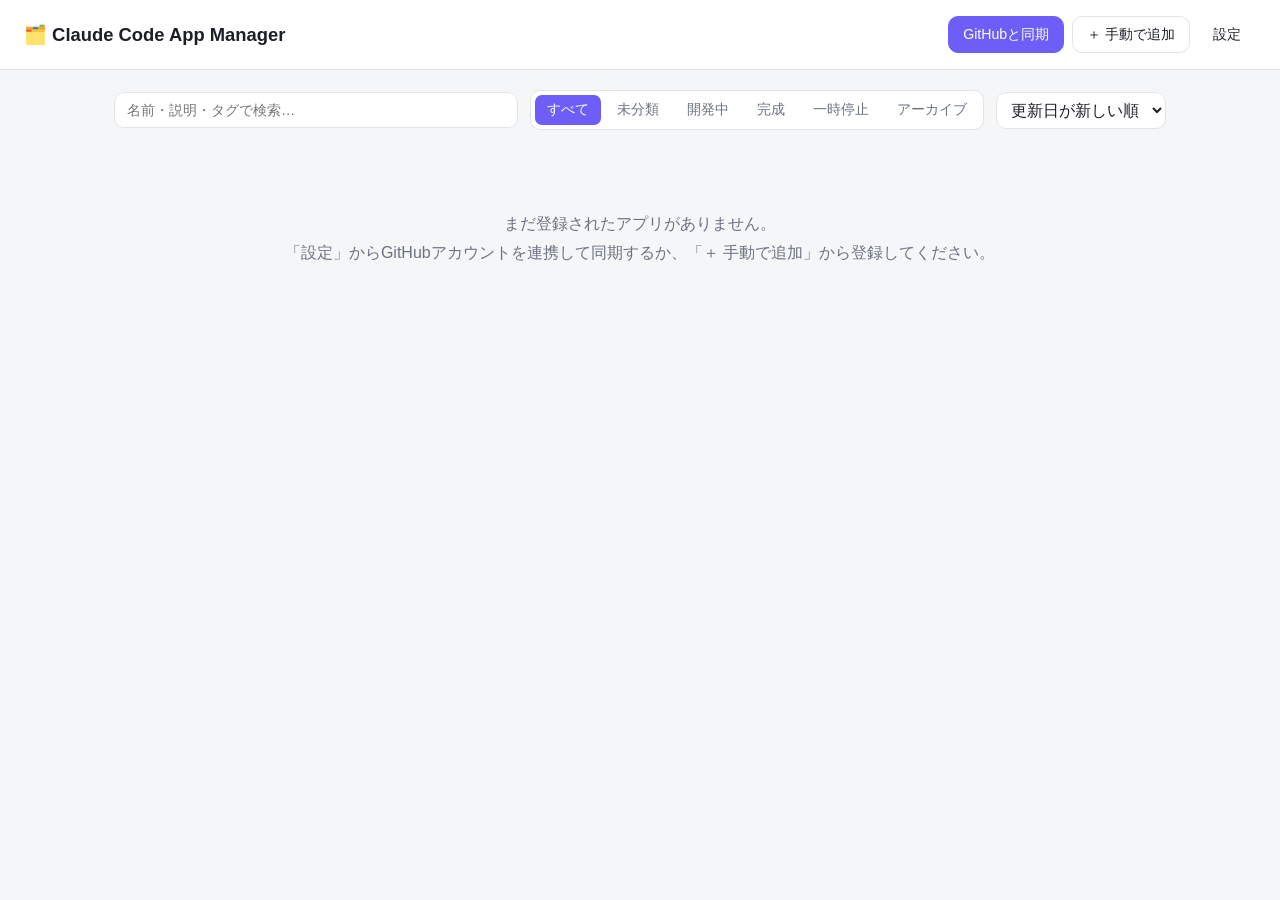
==== index.html @ 37d57264 "Add Claude Code App Manager and GitHub Pages deploy workflow Static, no-build dashboard for tracking" ====
<!doctype html>
<html lang="ja">
<head>
<meta charset="UTF-8">
<meta name="viewport" content="width=device-width, initial-scale=1.0">
<title>Claude Code App Manager</title>
<link rel="stylesheet" href="css/style.css">
</head>
<body>
<header class="topbar">
  <h1>🗂️ Claude Code App Manager</h1>
  <div class="topbar-actions">
    <button id="btn-sync" class="btn btn-primary">GitHubと同期</button>
    <button id="btn-add" class="btn">＋ 手動で追加</button>
    <button id="btn-settings" class="btn btn-ghost">設定</button>
  </div>
</header>

<main>
  <div class="toolbar">
    <input id="search" type="search" placeholder="名前・説明・タグで検索…" />
    <div class="tabs" id="status-tabs">
      <button class="tab active" data-status="all">すべて</button>
      <button class="tab" data-status="unclassified">未分類</button>
      <button class="tab" data-status="in_progress">開発中</button>
      <button class="tab" data-status="completed">完成</button>
      <button class="tab" data-status="paused">一時停止</button>
      <button class="tab" data-status="archived">アーカイブ</button>
    </div>
    <select id="sort">
      <option value="updated_desc">更新日が新しい順</option>
      <option value="updated_asc">更新日が古い順</option>
      <option value="name_asc">名前順</option>
    </select>
  </div>

  <p id="empty-state" class="empty-state hidden">
    まだ登録されたアプリがありません。<br>
    「設定」からGitHubアカウントを連携して同期するか、「＋ 手動で追加」から登録してください。
  </p>

  <div id="app-grid" class="app-grid"></div>
</main>

<!-- Edit / Add modal -->
<dialog id="edit-modal">
  <form id="edit-form" method="dialog">
    <h2 id="edit-modal-title">アプリを追加</h2>
    <input type="hidden" id="f-id">
    <input type="hidden" id="f-source">
    <input type="hidden" id="f-repo-full-name">

    <label>名前
      <input id="f-name" type="text" required>
    </label>

    <label>説明
      <textarea id="f-description" rows="2"></textarea>
    </label>

    <label>ステータス
      <select id="f-status">
        <option value="unclassified">未分類</option>
        <option value="in_progress">開発中</option>
        <option value="completed">完成</option>
        <option value="paused">一時停止</option>
        <option value="archived">アーカイブ</option>
      </select>
    </label>

    <label>URL（リポジトリ / 公開先など）
      <input id="f-url" type="url" placeholder="https://...">
    </label>

    <label>タグ（カンマ区切り）
      <input id="f-tags" type="text" placeholder="claude-code, web, cli">
    </label>

    <label>メモ
      <textarea id="f-notes" rows="3" placeholder="次にやること、気づいたことなど"></textarea>
    </label>

    <div class="modal-actions">
      <button type="button" id="btn-delete" class="btn btn-danger hidden">削除</button>
      <span class="spacer"></span>
      <button type="button" id="btn-cancel" class="btn btn-ghost">キャンセル</button>
      <button type="submit" id="btn-save" class="btn btn-primary">保存</button>
    </div>
  </form>
</dialog>

<!-- Settings modal -->
<dialog id="settings-modal">
  <form id="settings-form" method="dialog">
    <h2>GitHub連携設定</h2>
    <p class="hint">
      GitHubアカウントのリポジトリを自動取得できます。トークンはこのブラウザの localStorage にのみ保存され、
      GitHub API への直接通信にのみ使用されます（サーバーには送信されません）。
      Private リポジトリも同期したい場合は <code>repo</code> 権限（できれば読み取り専用の fine-grained PAT）のトークンを入力してください。
    </p>

    <label>GitHubユーザー名
      <input id="s-username" type="text" placeholder="octocat">
    </label>

    <label>Personal Access Token（任意・Private repoの取得に必要）
      <input id="s-token" type="password" placeholder="ghp_...">
    </label>

    <label class="checkbox-row">
      <input id="s-only-topic" type="checkbox">
      特定のトピック(タグ)が付いたリポジトリのみ同期する
    </label>
    <label>
      トピック名
      <input id="s-topic-name" type="text" placeholder="claude-code" value="claude-code">
    </label>

    <div class="modal-actions">
      <span class="spacer"></span>
      <button type="button" id="btn-export" class="btn btn-ghost">エクスポート</button>
      <button type="button" id="btn-import" class="btn btn-ghost">インポート</button>
      <input type="file" id="import-file" accept="application/json" class="hidden">
      <button type="button" id="btn-settings-cancel" class="btn btn-ghost">閉じる</button>
      <button type="submit" class="btn btn-primary">保存</button>
    </div>
  </form>
</dialog>

<div id="toast" class="toast hidden"></div>

<script src="js/app.js"></script>
</body>
</html>
---- css/style.css ----
:root {
  --bg: #f5f6f8;
  --surface: #ffffff;
  --border: #e2e4e9;
  --text: #1c1f26;
  --text-muted: #6b7280;
  --accent: #6d5ef8;
  --accent-contrast: #ffffff;
  --danger: #e5484d;
  --radius: 10px;

  --status-unclassified: #9aa1ac;
  --status-in_progress: #f5a623;
  --status-completed: #2fb670;
  --status-paused: #4a90d9;
  --status-archived: #b0b3ba;
}

@media (prefers-color-scheme: dark) {
  :root {
    --bg: #14161c;
    --surface: #1d2028;
    --border: #2c303a;
    --text: #eceef2;
    --text-muted: #9aa1ac;
    --accent: #8a7bff;
    --accent-contrast: #14161c;
  }
}

* { box-sizing: border-box; }

body {
  margin: 0;
  font-family: -apple-system, BlinkMacSystemFont, "Segoe UI", "Hiragino Sans", "Noto Sans JP", sans-serif;
  background: var(--bg);
  color: var(--text);
}

.topbar {
  display: flex;
  align-items: center;
  justify-content: space-between;
  padding: 16px 24px;
  border-bottom: 1px solid var(--border);
  background: var(--surface);
  position: sticky;
  top: 0;
  z-index: 5;
}

.topbar h1 {
  font-size: 1.15rem;
  margin: 0;
}

.topbar-actions { display: flex; gap: 8px; }

main {
  max-width: 1100px;
  margin: 0 auto;
  padding: 20px 24px 64px;
}

.toolbar {
  display: flex;
  flex-wrap: wrap;
  gap: 12px;
  align-items: center;
  margin-bottom: 20px;
}

#search {
  flex: 1 1 220px;
  padding: 9px 12px;
  border-radius: var(--radius);
  border: 1px solid var(--border);
  background: var(--surface);
  color: var(--text);
  font-size: 0.9rem;
}

.tabs {
  display: flex;
  flex-wrap: wrap;
  gap: 4px;
  background: var(--surface);
  border: 1px solid var(--border);
  border-radius: var(--radius);
  padding: 4px;
}

.tab {
  border: none;
  background: transparent;
  color: var(--text-muted);
  padding: 6px 12px;
  border-radius: 7px;
  cursor: pointer;
  font-size: 0.85rem;
}

.tab.active {
  background: var(--accent);
  color: var(--accent-contrast);
}

#sort {
  padding: 8px 10px;
  border-radius: var(--radius);
  border: 1px solid var(--border);
  background: var(--surface);
  color: var(--text);
}

.btn {
  border: 1px solid var(--border);
  background: var(--surface);
  color: var(--text);
  padding: 8px 14px;
  border-radius: var(--radius);
  cursor: pointer;
  font-size: 0.88rem;
}
.btn:hover { border-color: var(--accent); }
.btn-primary { background: var(--accent); color: var(--accent-contrast); border-color: var(--accent); }
.btn-ghost { background: transparent; border-color: transparent; }
.btn-danger { background: transparent; color: var(--danger); border-color: var(--danger); }

.app-grid {
  display: grid;
  grid-template-columns: repeat(auto-fill, minmax(280px, 1fr));
  gap: 14px;
}

.app-card {
  background: var(--surface);
  border: 1px solid var(--border);
  border-radius: 12px;
  padding: 16px;
  display: flex;
  flex-direction: column;
  gap: 8px;
  cursor: pointer;
  transition: transform 0.08s ease, border-color 0.08s ease;
}
.app-card:hover { border-color: var(--accent); transform: translateY(-1px); }

.app-card-head {
  display: flex;
  justify-content: space-between;
  align-items: flex-start;
  gap: 8px;
}

.app-name {
  font-weight: 600;
  font-size: 1rem;
  word-break: break-word;
}

.badge {
  font-size: 0.72rem;
  padding: 3px 9px;
  border-radius: 999px;
  color: white;
  white-space: nowrap;
  flex-shrink: 0;
}
.badge-unclassified { background: var(--status-unclassified); }
.badge-in_progress { background: var(--status-in_progress); }
.badge-completed { background: var(--status-completed); }
.badge-paused { background: var(--status-paused); }
.badge-archived { background: var(--status-archived); }

.app-desc {
  font-size: 0.85rem;
  color: var(--text-muted);
  overflow: hidden;
  display: -webkit-box;
  -webkit-line-clamp: 2;
  -webkit-box-orient: vertical;
  min-height: 2.4em;
}

.app-tags {
  display: flex;
  flex-wrap: wrap;
  gap: 5px;
}
.tag-chip {
  font-size: 0.72rem;
  background: var(--bg);
  border: 1px solid var(--border);
  color: var(--text-muted);
  padding: 2px 8px;
  border-radius: 999px;
}

.app-card-foot {
  display: flex;
  justify-content: space-between;
  align-items: center;
  font-size: 0.75rem;
  color: var(--text-muted);
  margin-top: auto;
  padding-top: 6px;
}

.app-card-foot a {
  color: var(--accent);
  text-decoration: none;
}

.source-github::before { content: "GitHub · "; }

.empty-state {
  text-align: center;
  color: var(--text-muted);
  padding: 60px 20px;
  line-height: 1.8;
}
.hidden { display: none !important; }

dialog {
  border: none;
  border-radius: 14px;
  padding: 0;
  background: var(--surface);
  color: var(--text);
  width: min(520px, 92vw);
}
dialog::backdrop { background: rgba(0,0,0,0.4); }

#edit-form, #settings-form {
  padding: 22px 24px;
  display: flex;
  flex-direction: column;
  gap: 12px;
}

#edit-form h2, #settings-form h2 { margin: 0 0 4px; font-size: 1.05rem; }

label {
  display: flex;
  flex-direction: column;
  gap: 4px;
  font-size: 0.82rem;
  color: var(--text-muted);
}

label.checkbox-row {
  flex-direction: row;
  align-items: center;
  gap: 8px;
}
label.checkbox-row input { width: auto; }

input, textarea, select {
  font: inherit;
  padding: 8px 10px;
  border-radius: 8px;
  border: 1px solid var(--border);
  background: var(--bg);
  color: var(--text);
}

.hint {
  font-size: 0.78rem;
  color: var(--text-muted);
  line-height: 1.6;
  margin: 0;
}

.modal-actions {
  display: flex;
  align-items: center;
  gap: 8px;
  margin-top: 8px;
}
.spacer { flex: 1; }

.toast {
  position: fixed;
  bottom: 24px;
  left: 50%;
  transform: translateX(-50%);
  background: var(--text);
  color: var(--bg);
  padding: 10px 18px;
  border-radius: 999px;
  font-size: 0.85rem;
  z-index: 20;
}
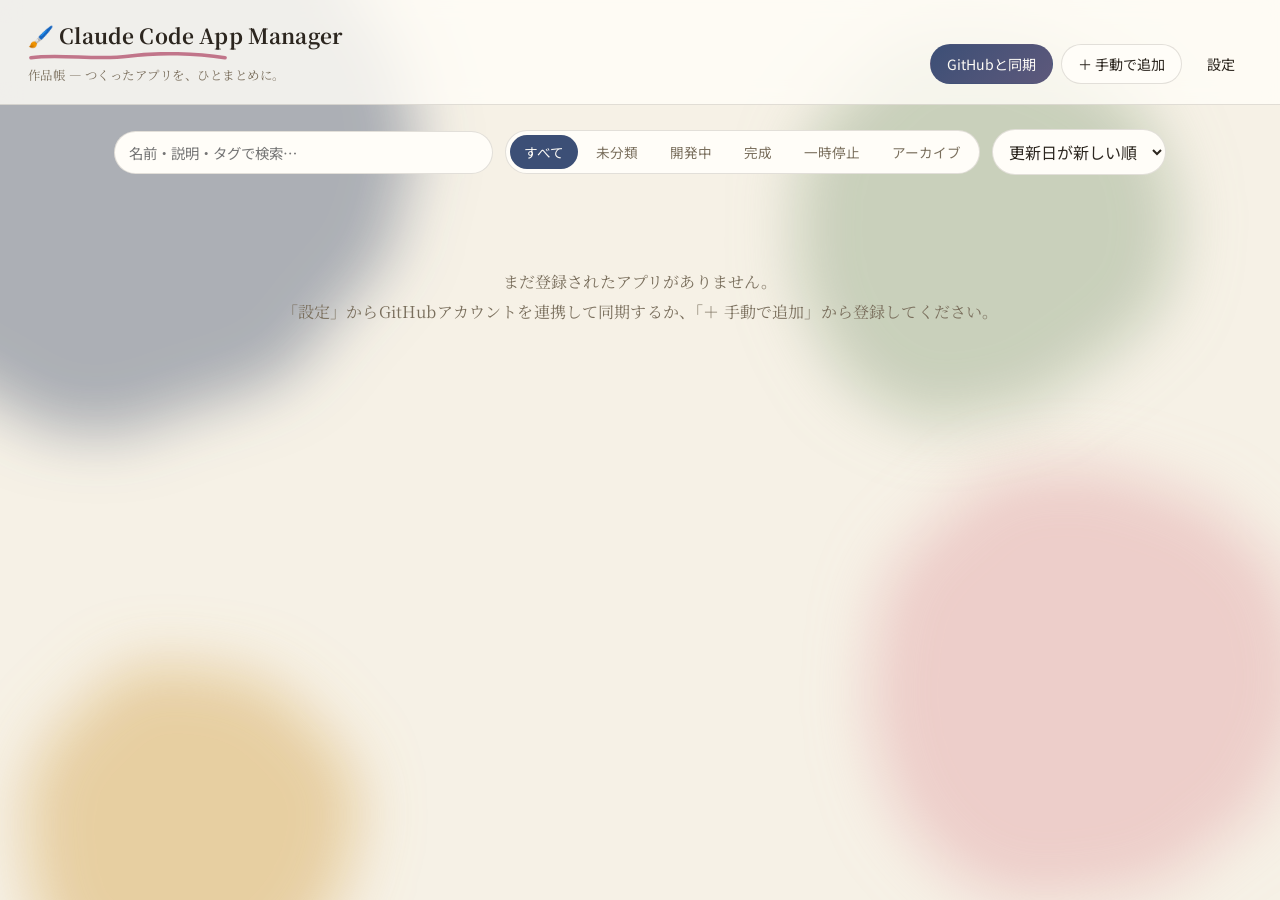
==== commit 401ffabc: "Redesign UI with a Japanese watercolor (和風水彩) theme Replace the flat purple UI with an indigo/sakura" ====
--- a/index.html
+++ b/index.html
@@ -4,12 +4,44 @@
 <meta charset="UTF-8">
 <meta name="viewport" content="width=device-width, initial-scale=1.0">
 <title>Claude Code App Manager</title>
+<meta name="theme-color" content="#3c4f76">
+<meta name="description" content="Claude Codeで作ったアプリ(作成中も含む)をまとめて確認できるダッシュボード">
+<link rel="manifest" href="manifest.webmanifest">
+<link rel="icon" href="icons/favicon.svg" type="image/svg+xml">
+<link rel="apple-touch-icon" href="icons/apple-touch-icon.png">
+<meta name="apple-mobile-web-app-capable" content="yes">
+<meta name="apple-mobile-web-app-title" content="App Manager">
+<link rel="preconnect" href="https://fonts.googleapis.com">
+<link rel="preconnect" href="https://fonts.gstatic.com" crossorigin>
+<link href="https://fonts.googleapis.com/css2?family=Noto+Serif+JP:wght@500;700&family=Noto+Sans+JP:wght@400;500;700&display=swap" rel="stylesheet">
 <link rel="stylesheet" href="css/style.css">
 </head>
 <body>
+
+<svg width="0" height="0" style="position:absolute" aria-hidden="true">
+  <filter id="watercolor-edge" x="-30%" y="-30%" width="160%" height="160%">
+    <feTurbulence type="fractalNoise" baseFrequency="0.012 0.018" numOctaves="2" seed="7" result="noise"/>
+    <feDisplacementMap in="SourceGraphic" in2="noise" scale="28" xChannelSelector="R" yChannelSelector="G"/>
+  </filter>
+</svg>
+
+<div class="watercolor-bg" aria-hidden="true">
+  <div class="blob blob-indigo blob-1"></div>
+  <div class="blob blob-sakura blob-2"></div>
+  <div class="blob blob-matcha blob-3"></div>
+  <div class="blob blob-gold blob-4"></div>
+</div>
+
 <header class="topbar">
-  <h1>🗂️ Claude Code App Manager</h1>
+  <div class="brand">
+    <h1>🖌️ Claude Code App Manager</h1>
+    <svg class="brush-underline" viewBox="0 0 260 14" preserveAspectRatio="none" aria-hidden="true">
+      <path d="M4 8 C 40 2, 90 12, 130 6 S 220 2, 256 8" />
+    </svg>
+    <p class="tagline">作品帳 ― つくったアプリを、ひとまとめに。</p>
+  </div>
   <div class="topbar-actions">
+    <button id="btn-install" class="btn btn-primary hidden">📲 インストール</button>
     <button id="btn-sync" class="btn btn-primary">GitHubと同期</button>
     <button id="btn-add" class="btn">＋ 手動で追加</button>
     <button id="btn-settings" class="btn btn-ghost">設定</button>
--- a/css/style.css
+++ b/css/style.css
@@ -1,30 +1,45 @@
 :root {
-  --bg: #f5f6f8;
-  --surface: #ffffff;
-  --border: #e2e4e9;
-  --text: #1c1f26;
-  --text-muted: #6b7280;
-  --accent: #6d5ef8;
-  --accent-contrast: #ffffff;
-  --danger: #e5484d;
-  --radius: 10px;
-
-  --status-unclassified: #9aa1ac;
-  --status-in_progress: #f5a623;
-  --status-completed: #2fb670;
-  --status-paused: #4a90d9;
-  --status-archived: #b0b3ba;
+  --bg: #f6f1e6;
+  --surface: rgba(255, 253, 247, 0.82);
+  --surface-solid: #fffdf8;
+  --border: rgba(52, 43, 32, 0.14);
+  --text: #2c261f;
+  --text-muted: #7a6f5d;
+  --accent: #3c4f76;
+  --accent-2: #c1758a;
+  --accent-contrast: #fdfbf6;
+  --danger: #ab4438;
+  --radius: 16px;
+  --shadow: 0 10px 30px -12px rgba(44, 38, 30, 0.28);
+
+  --status-unclassified: #9c9284;
+  --status-in_progress: #c98a3e;
+  --status-completed: #6f8f5b;
+  --status-paused: #4a6fa5;
+  --status-archived: #b6ab99;
+
+  --blob-indigo: #3c4f76;
+  --blob-sakura: #e8a2b0;
+  --blob-matcha: #8ba888;
+  --blob-gold: #d9a441;
+
+  --font-heading: "Noto Serif JP", "Hiragino Mincho ProN", serif;
+  --font-body: "Noto Sans JP", -apple-system, BlinkMacSystemFont, "Hiragino Sans", sans-serif;
 }
 
 @media (prefers-color-scheme: dark) {
   :root {
-    --bg: #14161c;
-    --surface: #1d2028;
-    --border: #2c303a;
-    --text: #eceef2;
-    --text-muted: #9aa1ac;
-    --accent: #8a7bff;
-    --accent-contrast: #14161c;
+    --bg: #1c1d24;
+    --surface: rgba(40, 41, 51, 0.78);
+    --surface-solid: #26272f;
+    --border: rgba(255, 255, 255, 0.1);
+    --text: #ece7da;
+    --text-muted: #a89f8d;
+    --accent: #9db1e0;
+    --accent-2: #eab6c4;
+    --accent-contrast: #1c1d24;
+    --danger: #e2897d;
+    --shadow: 0 10px 30px -10px rgba(0, 0, 0, 0.55);
   }
 }
 
@@ -32,34 +47,109 @@
 
 body {
   margin: 0;
-  font-family: -apple-system, BlinkMacSystemFont, "Segoe UI", "Hiragino Sans", "Noto Sans JP", sans-serif;
+  font-family: var(--font-body);
   background: var(--bg);
   color: var(--text);
-}
+  letter-spacing: 0.01em;
+}
+
+/* ---------- watercolor background ---------- */
+
+.watercolor-bg {
+  position: fixed;
+  inset: 0;
+  z-index: -1;
+  overflow: hidden;
+  background: var(--bg);
+}
+
+.blob {
+  position: absolute;
+  border-radius: 45% 55% 60% 40% / 50% 45% 55% 50%;
+  filter: url(#watercolor-edge) blur(30px);
+  opacity: 0.4;
+  mix-blend-mode: multiply;
+  animation: drift ease-in-out infinite alternate;
+}
+
+@media (prefers-color-scheme: dark) {
+  .blob { mix-blend-mode: screen; opacity: 0.22; }
+}
+
+.blob-1 { width: 42vw; height: 42vw; top: -12%; left: -10%; background: var(--blob-indigo); animation-duration: 48s; }
+.blob-2 { width: 34vw; height: 34vw; top: 52%; left: 68%; background: var(--blob-sakura); animation-duration: 40s; animation-delay: -6s; }
+.blob-3 { width: 30vw; height: 30vw; top: 4%; left: 62%; background: var(--blob-matcha); animation-duration: 55s; animation-delay: -22s; }
+.blob-4 { width: 26vw; height: 26vw; top: 74%; left: 2%; background: var(--blob-gold); animation-duration: 36s; animation-delay: -12s; }
+
+@keyframes drift {
+  0% { transform: translate(0, 0) scale(1) rotate(0deg); }
+  50% { transform: translate(4%, -3%) scale(1.1) rotate(6deg); }
+  100% { transform: translate(-3%, 4%) scale(0.94) rotate(-4deg); }
+}
+
+@media (prefers-reduced-motion: reduce) {
+  .blob { animation: none; }
+}
+
+/* ---------- layout ---------- */
 
 .topbar {
   display: flex;
-  align-items: center;
+  align-items: flex-end;
   justify-content: space-between;
-  padding: 16px 24px;
+  gap: 16px;
+  padding: 20px 28px;
   border-bottom: 1px solid var(--border);
   background: var(--surface);
+  backdrop-filter: blur(10px);
   position: sticky;
   top: 0;
   z-index: 5;
-}
-
-.topbar h1 {
-  font-size: 1.15rem;
+  flex-wrap: wrap;
+}
+
+.brand h1 {
+  font-family: var(--font-heading);
+  font-weight: 700;
+  font-size: 1.3rem;
   margin: 0;
-}
-
-.topbar-actions { display: flex; gap: 8px; }
+  color: var(--text);
+}
+
+.brush-underline {
+  display: block;
+  width: 200px;
+  max-width: 60vw;
+  height: 10px;
+  margin: 2px 0 4px;
+}
+.brush-underline path {
+  fill: none;
+  stroke: var(--accent-2);
+  stroke-width: 5;
+  stroke-linecap: round;
+  stroke-dasharray: 300;
+  stroke-dashoffset: 300;
+  animation: draw-brush 1.2s cubic-bezier(0.22, 1, 0.36, 1) 0.2s forwards;
+}
+@keyframes draw-brush {
+  to { stroke-dashoffset: 0; }
+}
+
+.tagline {
+  margin: 0;
+  font-family: var(--font-heading);
+  font-size: 0.78rem;
+  color: var(--text-muted);
+  letter-spacing: 0.04em;
+}
+
+.topbar-actions { display: flex; gap: 8px; flex-wrap: wrap; }
 
 main {
   max-width: 1100px;
   margin: 0 auto;
-  padding: 20px 24px 64px;
+  padding: 24px 24px 64px;
 }
 
 .toolbar {
@@ -67,26 +157,28 @@
   flex-wrap: wrap;
   gap: 12px;
   align-items: center;
-  margin-bottom: 20px;
+  margin-bottom: 22px;
 }
 
 #search {
   flex: 1 1 220px;
-  padding: 9px 12px;
-  border-radius: var(--radius);
-  border: 1px solid var(--border);
-  background: var(--surface);
+  padding: 10px 14px;
+  border-radius: 999px;
+  border: 1px solid var(--border);
+  background: var(--surface-solid);
   color: var(--text);
   font-size: 0.9rem;
-}
+  font-family: var(--font-body);
+}
+#search:focus { outline: none; border-color: var(--accent-2); box-shadow: 0 0 0 3px rgba(193, 117, 138, 0.18); }
 
 .tabs {
   display: flex;
   flex-wrap: wrap;
   gap: 4px;
-  background: var(--surface);
-  border: 1px solid var(--border);
-  border-radius: var(--radius);
+  background: var(--surface-solid);
+  border: 1px solid var(--border);
+  border-radius: 999px;
   padding: 4px;
 }
 
@@ -94,57 +186,112 @@
   border: none;
   background: transparent;
   color: var(--text-muted);
-  padding: 6px 12px;
-  border-radius: 7px;
+  padding: 7px 14px;
+  border-radius: 999px;
   cursor: pointer;
   font-size: 0.85rem;
-}
-
+  font-family: var(--font-body);
+  transition: background 0.2s ease, color 0.2s ease;
+}
+.tab:hover { color: var(--text); }
 .tab.active {
   background: var(--accent);
   color: var(--accent-contrast);
 }
 
 #sort {
-  padding: 8px 10px;
-  border-radius: var(--radius);
-  border: 1px solid var(--border);
-  background: var(--surface);
-  color: var(--text);
-}
+  padding: 9px 12px;
+  border-radius: 999px;
+  border: 1px solid var(--border);
+  background: var(--surface-solid);
+  color: var(--text);
+  font-family: var(--font-body);
+}
+
+/* ---------- buttons (ink wash) ---------- */
 
 .btn {
-  border: 1px solid var(--border);
-  background: var(--surface);
-  color: var(--text);
-  padding: 8px 14px;
-  border-radius: var(--radius);
+  position: relative;
+  overflow: hidden;
+  border: 1px solid var(--border);
+  background: var(--surface-solid);
+  color: var(--text);
+  padding: 9px 16px;
+  border-radius: 999px;
   cursor: pointer;
   font-size: 0.88rem;
-}
-.btn:hover { border-color: var(--accent); }
-.btn-primary { background: var(--accent); color: var(--accent-contrast); border-color: var(--accent); }
+  font-family: var(--font-body);
+  transition: border-color 0.2s ease, transform 0.15s ease, box-shadow 0.2s ease;
+}
+.btn:hover { border-color: var(--accent-2); box-shadow: var(--shadow); transform: translateY(-1px); }
+.btn:active { transform: translateY(0); }
+
+.btn-primary {
+  background: linear-gradient(135deg, var(--accent), color-mix(in srgb, var(--accent) 75%, var(--accent-2)));
+  color: var(--accent-contrast);
+  border-color: transparent;
+}
 .btn-ghost { background: transparent; border-color: transparent; }
 .btn-danger { background: transparent; color: var(--danger); border-color: var(--danger); }
+
+.btn .ripple {
+  position: absolute;
+  border-radius: 50%;
+  background: radial-gradient(circle, rgba(255, 255, 255, 0.55) 0%, rgba(255, 255, 255, 0) 70%);
+  transform: scale(0);
+  animation: ripple-anim 0.6s ease-out forwards;
+  pointer-events: none;
+}
+@keyframes ripple-anim {
+  to { transform: scale(2.6); opacity: 0; }
+}
+
+/* ---------- cards ---------- */
 
 .app-grid {
   display: grid;
   grid-template-columns: repeat(auto-fill, minmax(280px, 1fr));
-  gap: 14px;
+  gap: 16px;
 }
 
 .app-card {
+  position: relative;
   background: var(--surface);
-  border: 1px solid var(--border);
-  border-radius: 12px;
-  padding: 16px;
+  backdrop-filter: blur(6px);
+  border: 1px solid var(--border);
+  border-radius: var(--radius);
+  padding: 18px 18px 16px;
   display: flex;
   flex-direction: column;
-  gap: 8px;
+  gap: 9px;
   cursor: pointer;
-  transition: transform 0.08s ease, border-color 0.08s ease;
-}
-.app-card:hover { border-color: var(--accent); transform: translateY(-1px); }
+  overflow: hidden;
+  box-shadow: 0 4px 18px -10px rgba(44, 38, 30, 0.25);
+  transition: transform 0.2s ease, box-shadow 0.2s ease, border-color 0.2s ease;
+  animation: card-in 0.5s cubic-bezier(0.22, 1, 0.36, 1) both;
+  animation-delay: calc(min(var(--i, 0), 10) * 45ms);
+}
+.app-card::before {
+  content: "";
+  position: absolute;
+  top: 0; left: 0; right: 0;
+  height: 4px;
+  background: var(--card-accent, var(--accent));
+  opacity: 0.85;
+}
+.app-card:hover {
+  border-color: var(--accent-2);
+  transform: translateY(-2px) rotate(-0.15deg);
+  box-shadow: var(--shadow);
+}
+
+@keyframes card-in {
+  from { opacity: 0; transform: translateY(10px); }
+  to { opacity: 1; transform: translateY(0); }
+}
+@media (prefers-reduced-motion: reduce) {
+  .app-card { animation: none; }
+}
 
 .app-card-head {
   display: flex;
@@ -154,27 +301,34 @@
 }
 
 .app-name {
-  font-weight: 600;
-  font-size: 1rem;
+  font-family: var(--font-heading);
+  font-weight: 700;
+  font-size: 1.02rem;
   word-break: break-word;
 }
 
+/* hanko-style status seal */
 .badge {
+  font-family: var(--font-heading);
   font-size: 0.72rem;
-  padding: 3px 9px;
-  border-radius: 999px;
-  color: white;
+  font-weight: 700;
+  padding: 4px 11px;
+  border-radius: 999px;
+  border: 1.5px solid currentColor;
+  background: color-mix(in srgb, currentColor 12%, transparent);
   white-space: nowrap;
   flex-shrink: 0;
-}
-.badge-unclassified { background: var(--status-unclassified); }
-.badge-in_progress { background: var(--status-in_progress); }
-.badge-completed { background: var(--status-completed); }
-.badge-paused { background: var(--status-paused); }
-.badge-archived { background: var(--status-archived); }
+  transform: rotate(-3deg);
+  letter-spacing: 0.03em;
+}
+.badge-unclassified { color: var(--status-unclassified); }
+.badge-in_progress { color: var(--status-in_progress); }
+.badge-completed { color: var(--status-completed); }
+.badge-paused { color: var(--status-paused); }
+.badge-archived { color: var(--status-archived); }
 
 .app-desc {
-  font-size: 0.85rem;
+  font-size: 0.86rem;
   color: var(--text-muted);
   overflow: hidden;
   display: -webkit-box;
@@ -193,7 +347,7 @@
   background: var(--bg);
   border: 1px solid var(--border);
   color: var(--text-muted);
-  padding: 2px 8px;
+  padding: 2px 9px;
   border-radius: 999px;
 }
 
@@ -208,38 +362,50 @@
 }
 
 .app-card-foot a {
-  color: var(--accent);
+  color: var(--accent-2);
   text-decoration: none;
-}
+  font-weight: 500;
+}
+.app-card-foot a:hover { text-decoration: underline; }
 
 .source-github::before { content: "GitHub · "; }
 
 .empty-state {
   text-align: center;
   color: var(--text-muted);
-  padding: 60px 20px;
-  line-height: 1.8;
+  padding: 70px 20px;
+  line-height: 1.9;
+  font-family: var(--font-heading);
 }
 .hidden { display: none !important; }
+
+/* ---------- modals ---------- */
 
 dialog {
   border: none;
-  border-radius: 14px;
+  border-radius: 20px;
   padding: 0;
-  background: var(--surface);
+  background: var(--surface-solid);
   color: var(--text);
   width: min(520px, 92vw);
-}
-dialog::backdrop { background: rgba(0,0,0,0.4); }
+  box-shadow: var(--shadow);
+}
+dialog::backdrop { background: rgba(28, 24, 18, 0.45); backdrop-filter: blur(2px); }
 
 #edit-form, #settings-form {
-  padding: 22px 24px;
+  padding: 26px 26px 22px;
   display: flex;
   flex-direction: column;
-  gap: 12px;
-}
-
-#edit-form h2, #settings-form h2 { margin: 0 0 4px; font-size: 1.05rem; }
+  gap: 13px;
+}
+
+#edit-form h2, #settings-form h2 {
+  margin: 0 0 6px;
+  font-family: var(--font-heading);
+  font-size: 1.1rem;
+  padding-bottom: 10px;
+  border-bottom: 2px solid var(--border);
+}
 
 label {
   display: flex;
@@ -247,6 +413,7 @@
   gap: 4px;
   font-size: 0.82rem;
   color: var(--text-muted);
+  font-family: var(--font-body);
 }
 
 label.checkbox-row {
@@ -258,17 +425,23 @@
 
 input, textarea, select {
   font: inherit;
-  padding: 8px 10px;
-  border-radius: 8px;
+  padding: 9px 12px;
+  border-radius: 10px;
   border: 1px solid var(--border);
   background: var(--bg);
   color: var(--text);
+  font-family: var(--font-body);
+}
+input:focus, textarea:focus, select:focus {
+  outline: none;
+  border-color: var(--accent-2);
+  box-shadow: 0 0 0 3px rgba(193, 117, 138, 0.18);
 }
 
 .hint {
   font-size: 0.78rem;
   color: var(--text-muted);
-  line-height: 1.6;
+  line-height: 1.7;
   margin: 0;
 }
 
@@ -277,18 +450,26 @@
   align-items: center;
   gap: 8px;
   margin-top: 8px;
+  flex-wrap: wrap;
 }
 .spacer { flex: 1; }
 
 .toast {
   position: fixed;
-  bottom: 24px;
+  bottom: 26px;
   left: 50%;
   transform: translateX(-50%);
-  background: var(--text);
-  color: var(--bg);
-  padding: 10px 18px;
+  background: var(--accent);
+  color: var(--accent-contrast);
+  padding: 11px 20px;
   border-radius: 999px;
   font-size: 0.85rem;
+  font-family: var(--font-heading);
   z-index: 20;
-}
+  box-shadow: var(--shadow);
+  animation: toast-in 0.3s cubic-bezier(0.22, 1, 0.36, 1);
+}
+@keyframes toast-in {
+  from { opacity: 0; transform: translate(-50%, 8px); }
+  to { opacity: 1; transform: translate(-50%, 0); }
+}
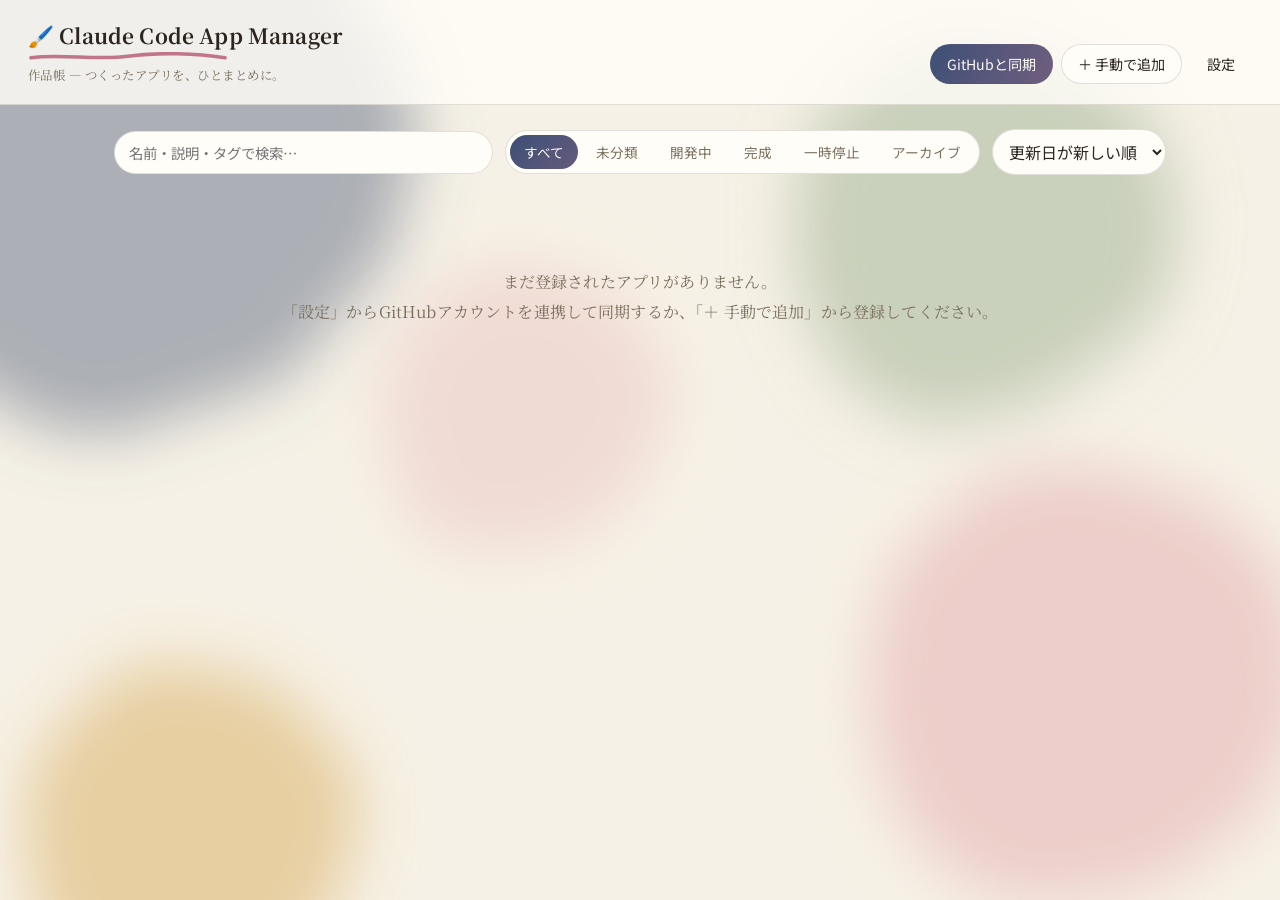
==== commit e4f1a987: "Add more motion and move install button to a floating bottom FAB More dynamic UI: sliding pill indic" ====
--- a/index.html
+++ b/index.html
@@ -30,18 +30,20 @@
   <div class="blob blob-sakura blob-2"></div>
   <div class="blob blob-matcha blob-3"></div>
   <div class="blob blob-gold blob-4"></div>
+  <div class="blob blob-sakura blob-5"></div>
 </div>
+
+<div id="petals" class="petals" aria-hidden="true"></div>
 
 <header class="topbar">
   <div class="brand">
-    <h1>🖌️ Claude Code App Manager</h1>
+    <h1><span class="brand-emoji">🖌️</span> Claude Code App Manager</h1>
     <svg class="brush-underline" viewBox="0 0 260 14" preserveAspectRatio="none" aria-hidden="true">
       <path d="M4 8 C 40 2, 90 12, 130 6 S 220 2, 256 8" />
     </svg>
     <p class="tagline">作品帳 ― つくったアプリを、ひとまとめに。</p>
   </div>
   <div class="topbar-actions">
-    <button id="btn-install" class="btn btn-primary hidden">📲 インストール</button>
     <button id="btn-sync" class="btn btn-primary">GitHubと同期</button>
     <button id="btn-add" class="btn">＋ 手動で追加</button>
     <button id="btn-settings" class="btn btn-ghost">設定</button>
@@ -52,6 +54,7 @@
   <div class="toolbar">
     <input id="search" type="search" placeholder="名前・説明・タグで検索…" />
     <div class="tabs" id="status-tabs">
+      <span class="tab-indicator" id="tab-indicator" aria-hidden="true"></span>
       <button class="tab active" data-status="all">すべて</button>
       <button class="tab" data-status="unclassified">未分類</button>
       <button class="tab" data-status="in_progress">開発中</button>
@@ -161,6 +164,8 @@
 
 <div id="toast" class="toast hidden"></div>
 
+<button id="btn-install" class="btn btn-primary install-fab hidden">📲 インストール</button>
+
 <script src="js/app.js"></script>
 </body>
 </html>
--- a/css/style.css
+++ b/css/style.css
@@ -69,26 +69,64 @@
   filter: url(#watercolor-edge) blur(30px);
   opacity: 0.4;
   mix-blend-mode: multiply;
-  animation: drift ease-in-out infinite alternate;
+  animation: drift ease-in-out infinite alternate, hue-drift 24s ease-in-out infinite alternate;
 }
 
 @media (prefers-color-scheme: dark) {
-  .blob { mix-blend-mode: screen; opacity: 0.22; }
-}
-
-.blob-1 { width: 42vw; height: 42vw; top: -12%; left: -10%; background: var(--blob-indigo); animation-duration: 48s; }
-.blob-2 { width: 34vw; height: 34vw; top: 52%; left: 68%; background: var(--blob-sakura); animation-duration: 40s; animation-delay: -6s; }
-.blob-3 { width: 30vw; height: 30vw; top: 4%; left: 62%; background: var(--blob-matcha); animation-duration: 55s; animation-delay: -22s; }
-.blob-4 { width: 26vw; height: 26vw; top: 74%; left: 2%; background: var(--blob-gold); animation-duration: 36s; animation-delay: -12s; }
+  .blob { mix-blend-mode: screen; opacity: 0.24; }
+}
+
+.blob-1 { width: 42vw; height: 42vw; top: -12%; left: -10%; background: var(--blob-indigo); animation-duration: 22s, 20s; }
+.blob-2 { width: 34vw; height: 34vw; top: 52%; left: 68%; background: var(--blob-sakura); animation-duration: 18s, 26s; animation-delay: -6s, -3s; }
+.blob-3 { width: 30vw; height: 30vw; top: 4%; left: 62%; background: var(--blob-matcha); animation-duration: 26s, 18s; animation-delay: -10s, -8s; }
+.blob-4 { width: 26vw; height: 26vw; top: 74%; left: 2%; background: var(--blob-gold); animation-duration: 16s, 22s; animation-delay: -5s, -12s; }
+.blob-5 { width: 22vw; height: 22vw; top: 30%; left: 30%; background: var(--blob-sakura); animation-duration: 20s, 30s; animation-delay: -14s, -4s; opacity: 0.25; }
 
 @keyframes drift {
   0% { transform: translate(0, 0) scale(1) rotate(0deg); }
-  50% { transform: translate(4%, -3%) scale(1.1) rotate(6deg); }
-  100% { transform: translate(-3%, 4%) scale(0.94) rotate(-4deg); }
+  50% { transform: translate(7%, -6%) scale(1.18) rotate(12deg); }
+  100% { transform: translate(-6%, 7%) scale(0.88) rotate(-9deg); }
+}
+
+@keyframes hue-drift {
+  0% { filter: url(#watercolor-edge) blur(30px) hue-rotate(0deg); }
+  100% { filter: url(#watercolor-edge) blur(30px) hue-rotate(24deg); }
 }
 
 @media (prefers-reduced-motion: reduce) {
   .blob { animation: none; }
+}
+
+/* ---------- falling petals ---------- */
+
+.petals {
+  position: fixed;
+  inset: 0;
+  z-index: -1;
+  overflow: hidden;
+  pointer-events: none;
+}
+
+.petal {
+  position: absolute;
+  top: -5%;
+  width: 12px;
+  height: 12px;
+  background: var(--accent-2);
+  border-radius: 0 60% 0 60%;
+  opacity: 0.65;
+  animation: petal-fall linear forwards;
+}
+
+@keyframes petal-fall {
+  0% { transform: translate(0, 0) rotate(0deg); opacity: 0; }
+  8% { opacity: 0.65; }
+  90% { opacity: 0.55; }
+  100% { transform: translate(var(--drift, 40px), 108vh) rotate(340deg); opacity: 0; }
+}
+
+@media (prefers-reduced-motion: reduce) {
+  .petals { display: none; }
 }
 
 /* ---------- layout ---------- */
@@ -116,6 +154,19 @@
   color: var(--text);
 }
 
+.brand-emoji {
+  display: inline-block;
+  animation: emoji-float 3.6s ease-in-out infinite;
+  transform-origin: 70% 70%;
+}
+@keyframes emoji-float {
+  0%, 100% { transform: translateY(0) rotate(-4deg); }
+  50% { transform: translateY(-5px) rotate(6deg); }
+}
+@media (prefers-reduced-motion: reduce) {
+  .brand-emoji { animation: none; }
+}
+
 .brush-underline {
   display: block;
   width: 200px;
@@ -173,6 +224,7 @@
 #search:focus { outline: none; border-color: var(--accent-2); box-shadow: 0 0 0 3px rgba(193, 117, 138, 0.18); }
 
 .tabs {
+  position: relative;
   display: flex;
   flex-wrap: wrap;
   gap: 4px;
@@ -182,7 +234,21 @@
   padding: 4px;
 }
 
+.tab-indicator {
+  position: absolute;
+  top: 4px;
+  bottom: 4px;
+  left: 4px;
+  width: 0;
+  border-radius: 999px;
+  background: linear-gradient(135deg, var(--accent), color-mix(in srgb, var(--accent) 70%, var(--accent-2)));
+  transition: transform 0.35s cubic-bezier(0.22, 1, 0.36, 1), width 0.35s cubic-bezier(0.22, 1, 0.36, 1);
+  z-index: 0;
+}
+
 .tab {
+  position: relative;
+  z-index: 1;
   border: none;
   background: transparent;
   color: var(--text-muted);
@@ -191,11 +257,10 @@
   cursor: pointer;
   font-size: 0.85rem;
   font-family: var(--font-body);
-  transition: background 0.2s ease, color 0.2s ease;
+  transition: color 0.25s ease;
 }
 .tab:hover { color: var(--text); }
 .tab.active {
-  background: var(--accent);
   color: var(--accent-contrast);
 }
 
@@ -227,9 +292,18 @@
 .btn:active { transform: translateY(0); }
 
 .btn-primary {
-  background: linear-gradient(135deg, var(--accent), color-mix(in srgb, var(--accent) 75%, var(--accent-2)));
+  background: linear-gradient(120deg, var(--accent), color-mix(in srgb, var(--accent) 60%, var(--accent-2)), var(--accent));
+  background-size: 220% 100%;
   color: var(--accent-contrast);
   border-color: transparent;
+  animation: shimmer 6s ease-in-out infinite;
+}
+@keyframes shimmer {
+  0%, 100% { background-position: 0% 50%; }
+  50% { background-position: 100% 50%; }
+}
+@media (prefers-reduced-motion: reduce) {
+  .btn-primary { animation: none; }
 }
 .btn-ghost { background: transparent; border-color: transparent; }
 .btn-danger { background: transparent; color: var(--danger); border-color: var(--danger); }
@@ -252,6 +326,7 @@
   display: grid;
   grid-template-columns: repeat(auto-fill, minmax(280px, 1fr));
   gap: 16px;
+  perspective: 1200px;
 }
 
 .app-card {
@@ -267,7 +342,9 @@
   cursor: pointer;
   overflow: hidden;
   box-shadow: 0 4px 18px -10px rgba(44, 38, 30, 0.25);
-  transition: transform 0.2s ease, box-shadow 0.2s ease, border-color 0.2s ease;
+  transition: transform 0.15s ease, box-shadow 0.2s ease, border-color 0.2s ease;
+  transform-style: preserve-3d;
+  will-change: transform;
   animation: card-in 0.5s cubic-bezier(0.22, 1, 0.36, 1) both;
   animation-delay: calc(min(var(--i, 0), 10) * 45ms);
 }
@@ -281,8 +358,10 @@
 }
 .app-card:hover {
   border-color: var(--accent-2);
-  transform: translateY(-2px) rotate(-0.15deg);
   box-shadow: var(--shadow);
+}
+@media (prefers-reduced-motion: reduce) {
+  .app-card { transform: none !important; }
 }
 
 @keyframes card-in {
@@ -389,8 +468,24 @@
   color: var(--text);
   width: min(520px, 92vw);
   box-shadow: var(--shadow);
-}
-dialog::backdrop { background: rgba(28, 24, 18, 0.45); backdrop-filter: blur(2px); }
+  opacity: 1;
+  transform: scale(1) translateY(0);
+  transition: opacity 0.2s ease, transform 0.2s ease;
+}
+dialog::backdrop {
+  background: rgba(28, 24, 18, 0.45);
+  backdrop-filter: blur(2px);
+  transition: background 0.28s ease;
+}
+@starting-style {
+  dialog[open] {
+    opacity: 0;
+    transform: scale(0.92) translateY(10px);
+  }
+}
+@media (prefers-reduced-motion: reduce) {
+  dialog { transition: none; }
+}
 
 #edit-form, #settings-form {
   padding: 26px 26px 22px;
@@ -473,3 +568,27 @@
   from { opacity: 0; transform: translate(-50%, 8px); }
   to { opacity: 1; transform: translate(-50%, 0); }
 }
+
+.install-fab {
+  position: fixed;
+  bottom: 22px;
+  right: 22px;
+  z-index: 18;
+  box-shadow: var(--shadow), 0 0 0 0 color-mix(in srgb, var(--accent) 55%, transparent);
+  animation: shimmer 6s ease-in-out infinite, fab-in 0.4s cubic-bezier(0.22, 1, 0.36, 1), fab-pulse 2.6s ease-out 0.6s infinite;
+}
+@keyframes fab-in {
+  from { opacity: 0; transform: translateY(16px) scale(0.9); }
+  to { opacity: 1; transform: translateY(0) scale(1); }
+}
+@keyframes fab-pulse {
+  0% { box-shadow: var(--shadow), 0 0 0 0 color-mix(in srgb, var(--accent) 45%, transparent); }
+  70% { box-shadow: var(--shadow), 0 0 0 14px color-mix(in srgb, var(--accent) 0%, transparent); }
+  100% { box-shadow: var(--shadow), 0 0 0 0 color-mix(in srgb, var(--accent) 0%, transparent); }
+}
+@media (max-width: 560px) {
+  .install-fab { right: 16px; bottom: 16px; }
+}
+@media (prefers-reduced-motion: reduce) {
+  .install-fab { animation: none; }
+}
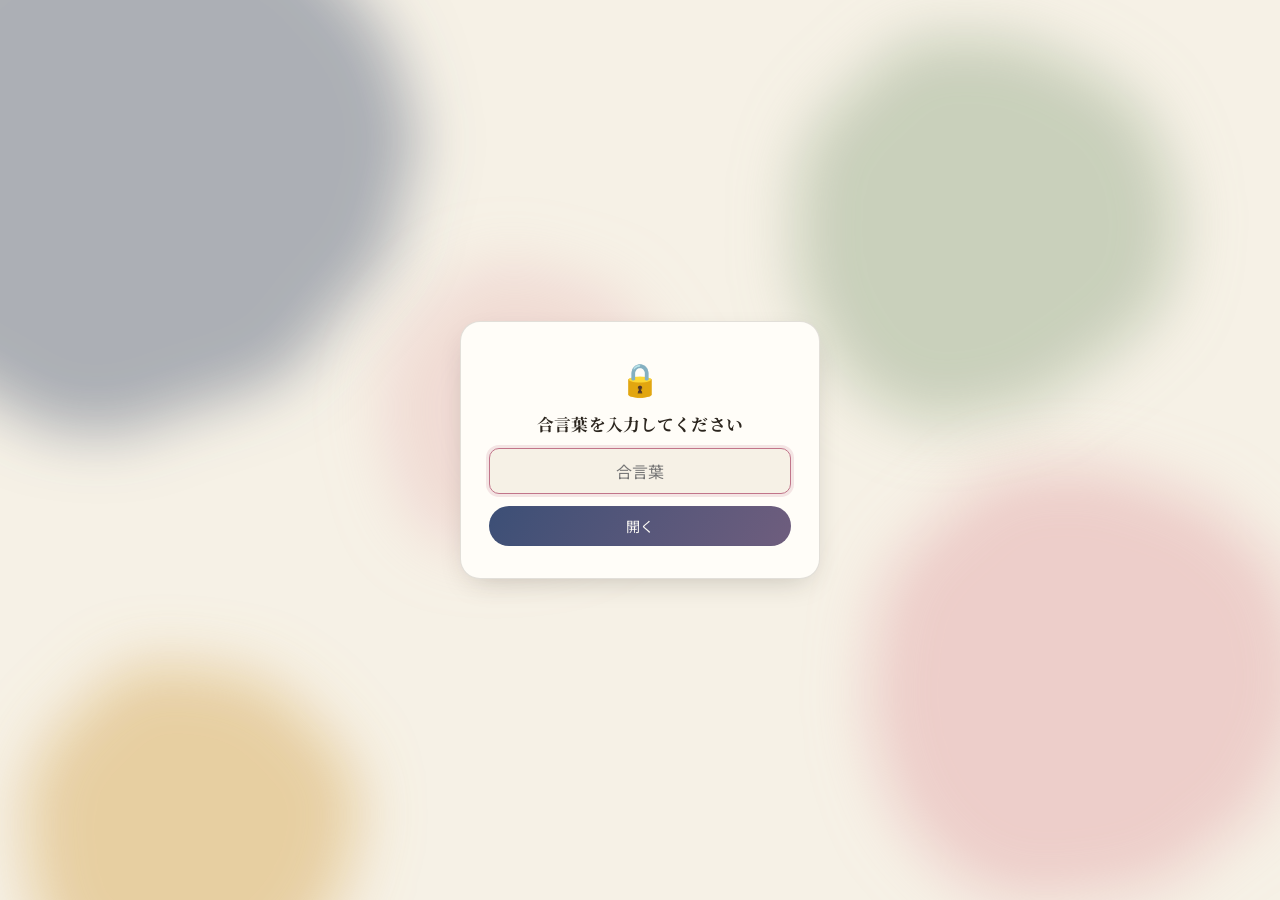
==== commit fc60e52c: "Add a passphrase lock screen in front of the app Static GitHub Pages sites can't do real server-side" ====
--- a/index.html
+++ b/index.html
@@ -18,6 +18,24 @@
 </head>
 <body>
 
+<script>
+  (function () {
+    if (localStorage.getItem("ccam_unlocked_v1") !== "1") {
+      document.documentElement.classList.add("ccam-locked");
+    }
+  })();
+</script>
+
+<div id="lock-overlay" class="lock-overlay">
+  <form id="lock-form" class="lock-card">
+    <div class="lock-icon">🔒</div>
+    <h1>合言葉を入力してください</h1>
+    <input id="lock-input" type="password" autocomplete="off" placeholder="合言葉" required autofocus>
+    <p id="lock-error" class="lock-error hidden">合言葉が違います</p>
+    <button type="submit" class="btn btn-primary">開く</button>
+  </form>
+</div>
+
 <svg width="0" height="0" style="position:absolute" aria-hidden="true">
   <filter id="watercolor-edge" x="-30%" y="-30%" width="160%" height="160%">
     <feTurbulence type="fractalNoise" baseFrequency="0.012 0.018" numOctaves="2" seed="7" result="noise"/>
@@ -34,6 +52,8 @@
 </div>
 
 <div id="petals" class="petals" aria-hidden="true"></div>
+
+<div id="app-content" class="app-content">
 
 <header class="topbar">
   <div class="brand">
@@ -166,6 +186,8 @@
 
 <button id="btn-install" class="btn btn-primary install-fab hidden">📲 インストール</button>
 
+</div>
+
 <script src="js/app.js"></script>
 </body>
 </html>
--- a/css/style.css
+++ b/css/style.css
@@ -236,13 +236,13 @@
 
 .tab-indicator {
   position: absolute;
-  top: 4px;
-  bottom: 4px;
-  left: 4px;
+  top: 0;
+  left: 0;
   width: 0;
+  height: 0;
   border-radius: 999px;
   background: linear-gradient(135deg, var(--accent), color-mix(in srgb, var(--accent) 70%, var(--accent-2)));
-  transition: transform 0.35s cubic-bezier(0.22, 1, 0.36, 1), width 0.35s cubic-bezier(0.22, 1, 0.36, 1);
+  transition: transform 0.35s cubic-bezier(0.22, 1, 0.36, 1), width 0.35s cubic-bezier(0.22, 1, 0.36, 1), height 0.35s cubic-bezier(0.22, 1, 0.36, 1);
   z-index: 0;
 }
 
@@ -379,6 +379,48 @@
   gap: 8px;
 }
 
+.app-card-head-main {
+  display: flex;
+  align-items: flex-start;
+  gap: 8px;
+  min-width: 0;
+  flex: 1;
+}
+
+.app-card-head-actions {
+  display: flex;
+  align-items: center;
+  gap: 6px;
+  flex-shrink: 0;
+}
+
+.card-edit-btn {
+  width: 26px;
+  height: 26px;
+  display: flex;
+  align-items: center;
+  justify-content: center;
+  border: 1px solid var(--border);
+  border-radius: 999px;
+  background: transparent;
+  color: var(--text-muted);
+  font-size: 0.82rem;
+  cursor: pointer;
+  transition: color 0.15s ease, border-color 0.15s ease, background 0.15s ease;
+}
+.card-edit-btn:hover {
+  color: var(--accent-2);
+  border-color: var(--accent-2);
+  background: var(--bg);
+}
+
+.card-chevron {
+  color: var(--text-muted);
+  font-size: 0.9rem;
+  transition: transform 0.25s ease;
+}
+.app-card.expanded .card-chevron { transform: rotate(180deg); }
+
 .app-name {
   font-family: var(--font-heading);
   font-weight: 700;
@@ -397,7 +439,6 @@
   background: color-mix(in srgb, currentColor 12%, transparent);
   white-space: nowrap;
   flex-shrink: 0;
-  transform: rotate(-3deg);
   letter-spacing: 0.03em;
 }
 .badge-unclassified { color: var(--status-unclassified); }
@@ -446,6 +487,58 @@
   font-weight: 500;
 }
 .app-card-foot a:hover { text-decoration: underline; }
+
+.app-expand-wrap {
+  display: grid;
+  grid-template-rows: 0fr;
+  transition: grid-template-rows 0.3s ease;
+}
+.app-card.expanded .app-expand-wrap { grid-template-rows: 1fr; }
+
+.app-expand-panel {
+  overflow: hidden;
+  min-height: 0;
+}
+
+.app-expand-status {
+  padding: 10px 2px 2px;
+  font-size: 0.78rem;
+  color: var(--text-muted);
+}
+
+.app-expand-row {
+  display: flex;
+  justify-content: space-between;
+  align-items: center;
+  gap: 8px;
+  width: 100%;
+  text-align: left;
+  background: var(--bg);
+  border: 1px solid var(--border);
+  border-radius: 10px;
+  padding: 9px 12px;
+  margin-top: 8px;
+  font-size: 0.82rem;
+  font-family: var(--font-body);
+  color: var(--text);
+  cursor: pointer;
+  transition: border-color 0.15s ease, transform 0.15s ease;
+}
+.app-expand-row:hover {
+  border-color: var(--accent-2);
+  transform: translateX(2px);
+}
+
+.app-expand-label {
+  overflow: hidden;
+  text-overflow: ellipsis;
+  white-space: nowrap;
+}
+
+.app-expand-arrow {
+  color: var(--accent-2);
+  flex-shrink: 0;
+}
 
 .source-github::before { content: "GitHub · "; }
 
@@ -592,3 +685,65 @@
 @media (prefers-reduced-motion: reduce) {
   .install-fab { animation: none; }
 }
+
+/* ---------- lock screen ---------- */
+
+.lock-overlay {
+  display: none;
+  position: fixed;
+  inset: 0;
+  z-index: 50;
+  align-items: center;
+  justify-content: center;
+  padding: 20px;
+}
+html.ccam-locked .lock-overlay { display: flex; }
+html.ccam-locked .app-content { display: none; }
+
+.lock-card {
+  width: min(360px, 100%);
+  background: var(--surface-solid);
+  border: 1px solid var(--border);
+  border-radius: 20px;
+  padding: 32px 28px;
+  box-shadow: var(--shadow);
+  display: flex;
+  flex-direction: column;
+  align-items: center;
+  gap: 12px;
+  text-align: center;
+  animation: fab-in 0.35s cubic-bezier(0.22, 1, 0.36, 1);
+}
+
+.lock-icon { font-size: 2rem; }
+
+.lock-card h1 {
+  font-family: var(--font-heading);
+  font-size: 1.05rem;
+  font-weight: 700;
+  margin: 0;
+}
+
+.lock-card input {
+  width: 100%;
+  text-align: center;
+  padding: 10px 12px;
+  border-radius: 10px;
+  border: 1px solid var(--border);
+  background: var(--bg);
+  color: var(--text);
+  font: inherit;
+}
+.lock-card input:focus {
+  outline: none;
+  border-color: var(--accent-2);
+  box-shadow: 0 0 0 3px rgba(193, 117, 138, 0.18);
+}
+
+.lock-error {
+  margin: 0;
+  font-size: 0.8rem;
+  color: var(--danger);
+}
+
+.lock-card .btn { width: 100%; }
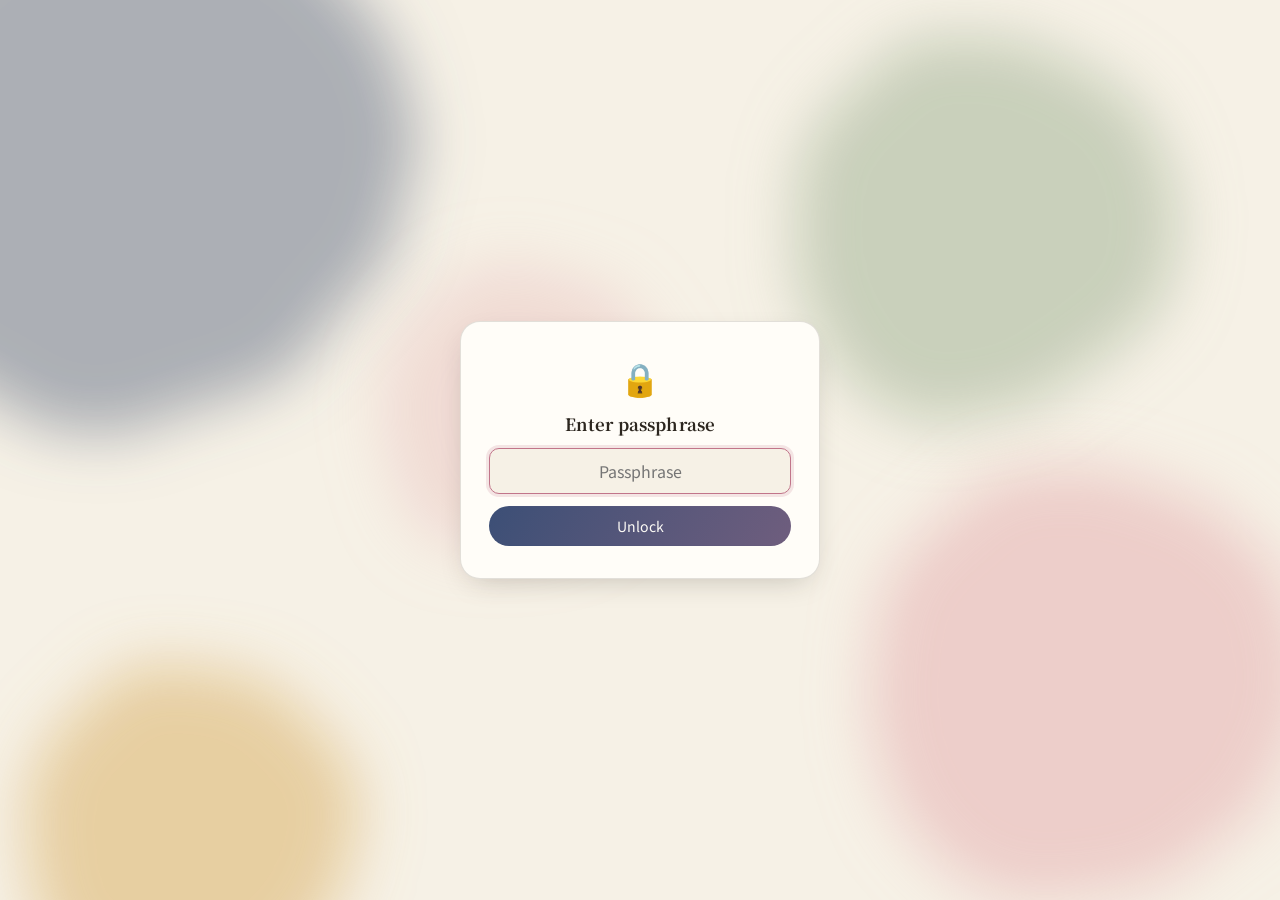
==== commit 7d46eec7: "Change lock passphrase to "g" and translate UI to English The passphrase change was made locally in " ====
--- a/index.html
+++ b/index.html
@@ -1,11 +1,11 @@
 <!doctype html>
-<html lang="ja">
+<html lang="en">
 <head>
 <meta charset="UTF-8">
 <meta name="viewport" content="width=device-width, initial-scale=1.0">
 <title>Claude Code App Manager</title>
 <meta name="theme-color" content="#3c4f76">
-<meta name="description" content="Claude Codeで作ったアプリ(作成中も含む)をまとめて確認できるダッシュボード">
+<meta name="description" content="A dashboard to keep track of every app you've built with Claude Code, including works in progress">
 <link rel="manifest" href="manifest.webmanifest">
 <link rel="icon" href="icons/favicon.svg" type="image/svg+xml">
 <link rel="apple-touch-icon" href="icons/apple-touch-icon.png">
@@ -29,10 +29,10 @@
 <div id="lock-overlay" class="lock-overlay">
   <form id="lock-form" class="lock-card">
     <div class="lock-icon">🔒</div>
-    <h1>合言葉を入力してください</h1>
-    <input id="lock-input" type="password" autocomplete="off" placeholder="合言葉" required autofocus>
-    <p id="lock-error" class="lock-error hidden">合言葉が違います</p>
-    <button type="submit" class="btn btn-primary">開く</button>
+    <h1>Enter passphrase</h1>
+    <input id="lock-input" type="password" autocomplete="off" placeholder="Passphrase" required autofocus>
+    <p id="lock-error" class="lock-error hidden">Incorrect passphrase</p>
+    <button type="submit" class="btn btn-primary">Unlock</button>
   </form>
 </div>
 
@@ -61,37 +61,37 @@
     <svg class="brush-underline" viewBox="0 0 260 14" preserveAspectRatio="none" aria-hidden="true">
       <path d="M4 8 C 40 2, 90 12, 130 6 S 220 2, 256 8" />
     </svg>
-    <p class="tagline">作品帳 ― つくったアプリを、ひとまとめに。</p>
+    <p class="tagline">A record of every app you've made, all in one place.</p>
   </div>
   <div class="topbar-actions">
-    <button id="btn-sync" class="btn btn-primary">GitHubと同期</button>
-    <button id="btn-add" class="btn">＋ 手動で追加</button>
-    <button id="btn-settings" class="btn btn-ghost">設定</button>
+    <button id="btn-sync" class="btn btn-primary">Sync with GitHub</button>
+    <button id="btn-add" class="btn">+ Add manually</button>
+    <button id="btn-settings" class="btn btn-ghost">Settings</button>
   </div>
 </header>
 
 <main>
   <div class="toolbar">
-    <input id="search" type="search" placeholder="名前・説明・タグで検索…" />
+    <input id="search" type="search" placeholder="Search by name, description, tags…" />
     <div class="tabs" id="status-tabs">
       <span class="tab-indicator" id="tab-indicator" aria-hidden="true"></span>
-      <button class="tab active" data-status="all">すべて</button>
-      <button class="tab" data-status="unclassified">未分類</button>
-      <button class="tab" data-status="in_progress">開発中</button>
-      <button class="tab" data-status="completed">完成</button>
-      <button class="tab" data-status="paused">一時停止</button>
-      <button class="tab" data-status="archived">アーカイブ</button>
+      <button class="tab active" data-status="all">All</button>
+      <button class="tab" data-status="unclassified">Unclassified</button>
+      <button class="tab" data-status="in_progress">In Progress</button>
+      <button class="tab" data-status="completed">Completed</button>
+      <button class="tab" data-status="paused">Paused</button>
+      <button class="tab" data-status="archived">Archived</button>
     </div>
     <select id="sort">
-      <option value="updated_desc">更新日が新しい順</option>
-      <option value="updated_asc">更新日が古い順</option>
-      <option value="name_asc">名前順</option>
+      <option value="updated_desc">Newest updated</option>
+      <option value="updated_asc">Oldest updated</option>
+      <option value="name_asc">Name</option>
     </select>
   </div>
 
   <p id="empty-state" class="empty-state hidden">
-    まだ登録されたアプリがありません。<br>
-    「設定」からGitHubアカウントを連携して同期するか、「＋ 手動で追加」から登録してください。
+    No apps registered yet.<br>
+    Connect your GitHub account from "Settings" to sync, or add one manually with "+ Add manually".
   </p>
 
   <div id="app-grid" class="app-grid"></div>
@@ -100,46 +100,46 @@
 <!-- Edit / Add modal -->
 <dialog id="edit-modal">
   <form id="edit-form" method="dialog">
-    <h2 id="edit-modal-title">アプリを追加</h2>
+    <h2 id="edit-modal-title">Add App</h2>
     <input type="hidden" id="f-id">
     <input type="hidden" id="f-source">
     <input type="hidden" id="f-repo-full-name">
 
-    <label>名前
+    <label>Name
       <input id="f-name" type="text" required>
     </label>
 
-    <label>説明
+    <label>Description
       <textarea id="f-description" rows="2"></textarea>
     </label>
 
-    <label>ステータス
+    <label>Status
       <select id="f-status">
-        <option value="unclassified">未分類</option>
-        <option value="in_progress">開発中</option>
-        <option value="completed">完成</option>
-        <option value="paused">一時停止</option>
-        <option value="archived">アーカイブ</option>
+        <option value="unclassified">Unclassified</option>
+        <option value="in_progress">In Progress</option>
+        <option value="completed">Completed</option>
+        <option value="paused">Paused</option>
+        <option value="archived">Archived</option>
       </select>
     </label>
 
-    <label>URL（リポジトリ / 公開先など）
+    <label>URL (repository / deployed app, etc.)
       <input id="f-url" type="url" placeholder="https://...">
     </label>
 
-    <label>タグ（カンマ区切り）
+    <label>Tags (comma-separated)
       <input id="f-tags" type="text" placeholder="claude-code, web, cli">
     </label>
 
-    <label>メモ
-      <textarea id="f-notes" rows="3" placeholder="次にやること、気づいたことなど"></textarea>
+    <label>Notes
+      <textarea id="f-notes" rows="3" placeholder="Next steps, things to remember, etc."></textarea>
     </label>
 
     <div class="modal-actions">
-      <button type="button" id="btn-delete" class="btn btn-danger hidden">削除</button>
+      <button type="button" id="btn-delete" class="btn btn-danger hidden">Delete</button>
       <span class="spacer"></span>
-      <button type="button" id="btn-cancel" class="btn btn-ghost">キャンセル</button>
-      <button type="submit" id="btn-save" class="btn btn-primary">保存</button>
+      <button type="button" id="btn-cancel" class="btn btn-ghost">Cancel</button>
+      <button type="submit" id="btn-save" class="btn btn-primary">Save</button>
     </div>
   </form>
 </dialog>
@@ -147,44 +147,44 @@
 <!-- Settings modal -->
 <dialog id="settings-modal">
   <form id="settings-form" method="dialog">
-    <h2>GitHub連携設定</h2>
+    <h2>GitHub Sync Settings</h2>
     <p class="hint">
-      GitHubアカウントのリポジトリを自動取得できます。トークンはこのブラウザの localStorage にのみ保存され、
-      GitHub API への直接通信にのみ使用されます（サーバーには送信されません）。
-      Private リポジトリも同期したい場合は <code>repo</code> 権限（できれば読み取り専用の fine-grained PAT）のトークンを入力してください。
+      Connect your GitHub account to automatically fetch your repositories. The token is stored only in this
+      browser's localStorage and is used only to talk to the GitHub API directly (never sent to any server).
+      To also sync private repos, enter a token with <code>repo</code> access (a read-only fine-grained PAT is recommended).
     </p>
 
-    <label>GitHubユーザー名
+    <label>GitHub username
       <input id="s-username" type="text" placeholder="octocat">
     </label>
 
-    <label>Personal Access Token（任意・Private repoの取得に必要）
+    <label>Personal Access Token (optional, needed for private repos)
       <input id="s-token" type="password" placeholder="ghp_...">
     </label>
 
     <label class="checkbox-row">
       <input id="s-only-topic" type="checkbox">
-      特定のトピック(タグ)が付いたリポジトリのみ同期する
+      Only sync repositories with a specific topic
     </label>
     <label>
-      トピック名
+      Topic name
       <input id="s-topic-name" type="text" placeholder="claude-code" value="claude-code">
     </label>
 
     <div class="modal-actions">
       <span class="spacer"></span>
-      <button type="button" id="btn-export" class="btn btn-ghost">エクスポート</button>
-      <button type="button" id="btn-import" class="btn btn-ghost">インポート</button>
+      <button type="button" id="btn-export" class="btn btn-ghost">Export</button>
+      <button type="button" id="btn-import" class="btn btn-ghost">Import</button>
       <input type="file" id="import-file" accept="application/json" class="hidden">
-      <button type="button" id="btn-settings-cancel" class="btn btn-ghost">閉じる</button>
-      <button type="submit" class="btn btn-primary">保存</button>
+      <button type="button" id="btn-settings-cancel" class="btn btn-ghost">Close</button>
+      <button type="submit" class="btn btn-primary">Save</button>
     </div>
   </form>
 </dialog>
 
 <div id="toast" class="toast hidden"></div>
 
-<button id="btn-install" class="btn btn-primary install-fab hidden">📲 インストール</button>
+<button id="btn-install" class="btn btn-primary install-fab hidden">📲 Install</button>
 
 </div>
 
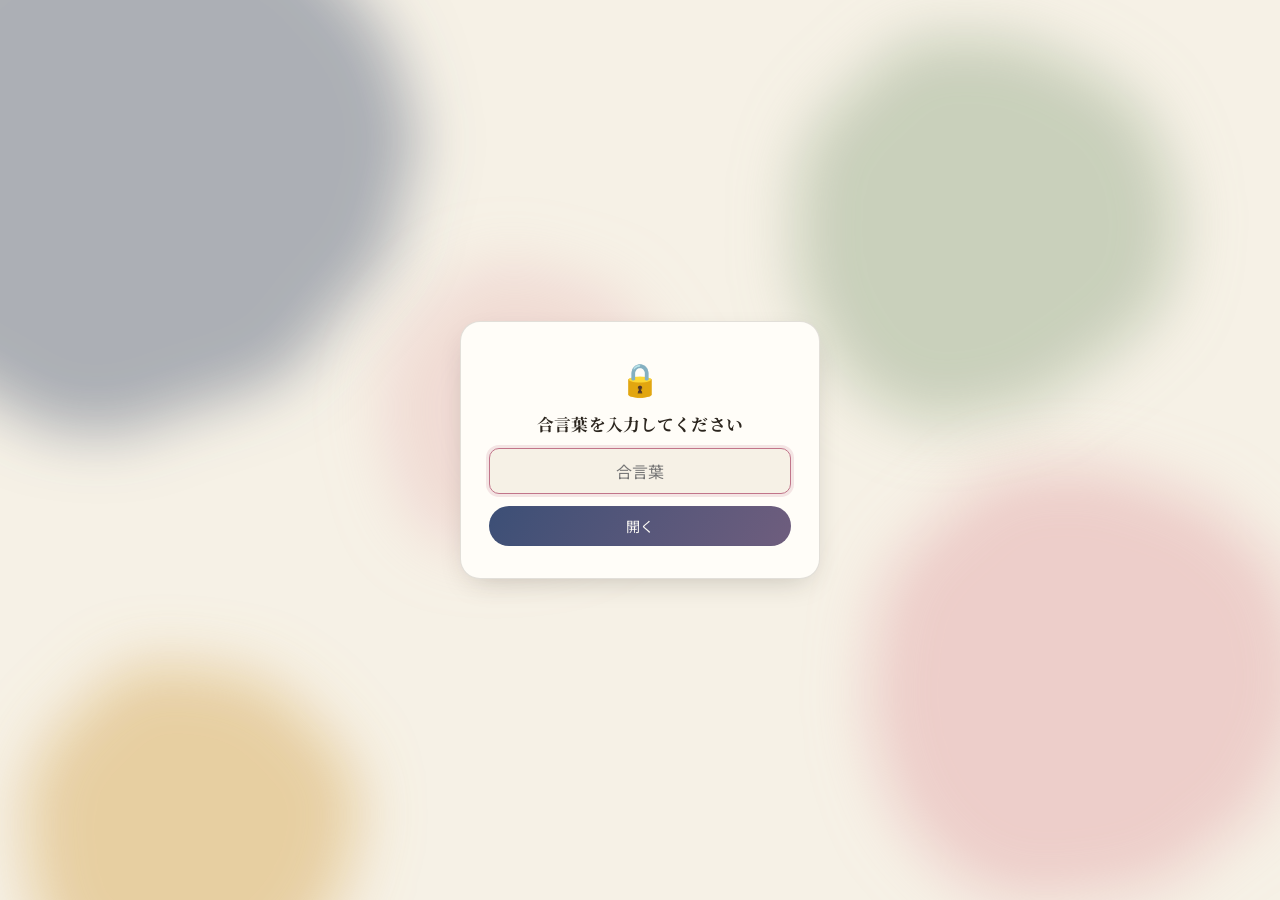
==== commit 96122a91: "Revert UI text back to Japanese Keeps the "g" passphrase hash but restores the original Japanese str" ====
--- a/index.html
+++ b/index.html
@@ -1,11 +1,11 @@
 <!doctype html>
-<html lang="en">
+<html lang="ja">
 <head>
 <meta charset="UTF-8">
 <meta name="viewport" content="width=device-width, initial-scale=1.0">
 <title>Claude Code App Manager</title>
 <meta name="theme-color" content="#3c4f76">
-<meta name="description" content="A dashboard to keep track of every app you've built with Claude Code, including works in progress">
+<meta name="description" content="Claude Codeで作ったアプリ(作成中も含む)をまとめて確認できるダッシュボード">
 <link rel="manifest" href="manifest.webmanifest">
 <link rel="icon" href="icons/favicon.svg" type="image/svg+xml">
 <link rel="apple-touch-icon" href="icons/apple-touch-icon.png">
@@ -29,10 +29,10 @@
 <div id="lock-overlay" class="lock-overlay">
   <form id="lock-form" class="lock-card">
     <div class="lock-icon">🔒</div>
-    <h1>Enter passphrase</h1>
-    <input id="lock-input" type="password" autocomplete="off" placeholder="Passphrase" required autofocus>
-    <p id="lock-error" class="lock-error hidden">Incorrect passphrase</p>
-    <button type="submit" class="btn btn-primary">Unlock</button>
+    <h1>合言葉を入力してください</h1>
+    <input id="lock-input" type="password" autocomplete="off" placeholder="合言葉" required autofocus>
+    <p id="lock-error" class="lock-error hidden">合言葉が違います</p>
+    <button type="submit" class="btn btn-primary">開く</button>
   </form>
 </div>
 
@@ -61,37 +61,37 @@
     <svg class="brush-underline" viewBox="0 0 260 14" preserveAspectRatio="none" aria-hidden="true">
       <path d="M4 8 C 40 2, 90 12, 130 6 S 220 2, 256 8" />
     </svg>
-    <p class="tagline">A record of every app you've made, all in one place.</p>
+    <p class="tagline">作品帳 ― つくったアプリを、ひとまとめに。</p>
   </div>
   <div class="topbar-actions">
-    <button id="btn-sync" class="btn btn-primary">Sync with GitHub</button>
-    <button id="btn-add" class="btn">+ Add manually</button>
-    <button id="btn-settings" class="btn btn-ghost">Settings</button>
+    <button id="btn-sync" class="btn btn-primary">GitHubと同期</button>
+    <button id="btn-add" class="btn">＋ 手動で追加</button>
+    <button id="btn-settings" class="btn btn-ghost">設定</button>
   </div>
 </header>
 
 <main>
   <div class="toolbar">
-    <input id="search" type="search" placeholder="Search by name, description, tags…" />
+    <input id="search" type="search" placeholder="名前・説明・タグで検索…" />
     <div class="tabs" id="status-tabs">
       <span class="tab-indicator" id="tab-indicator" aria-hidden="true"></span>
-      <button class="tab active" data-status="all">All</button>
-      <button class="tab" data-status="unclassified">Unclassified</button>
-      <button class="tab" data-status="in_progress">In Progress</button>
-      <button class="tab" data-status="completed">Completed</button>
-      <button class="tab" data-status="paused">Paused</button>
-      <button class="tab" data-status="archived">Archived</button>
+      <button class="tab active" data-status="all">すべて</button>
+      <button class="tab" data-status="unclassified">未分類</button>
+      <button class="tab" data-status="in_progress">開発中</button>
+      <button class="tab" data-status="completed">完成</button>
+      <button class="tab" data-status="paused">一時停止</button>
+      <button class="tab" data-status="archived">アーカイブ</button>
     </div>
     <select id="sort">
-      <option value="updated_desc">Newest updated</option>
-      <option value="updated_asc">Oldest updated</option>
-      <option value="name_asc">Name</option>
+      <option value="updated_desc">更新日が新しい順</option>
+      <option value="updated_asc">更新日が古い順</option>
+      <option value="name_asc">名前順</option>
     </select>
   </div>
 
   <p id="empty-state" class="empty-state hidden">
-    No apps registered yet.<br>
-    Connect your GitHub account from "Settings" to sync, or add one manually with "+ Add manually".
+    まだ登録されたアプリがありません。<br>
+    「設定」からGitHubアカウントを連携して同期するか、「＋ 手動で追加」から登録してください。
   </p>
 
   <div id="app-grid" class="app-grid"></div>
@@ -100,46 +100,46 @@
 <!-- Edit / Add modal -->
 <dialog id="edit-modal">
   <form id="edit-form" method="dialog">
-    <h2 id="edit-modal-title">Add App</h2>
+    <h2 id="edit-modal-title">アプリを追加</h2>
     <input type="hidden" id="f-id">
     <input type="hidden" id="f-source">
     <input type="hidden" id="f-repo-full-name">
 
-    <label>Name
+    <label>名前
       <input id="f-name" type="text" required>
     </label>
 
-    <label>Description
+    <label>説明
       <textarea id="f-description" rows="2"></textarea>
     </label>
 
-    <label>Status
+    <label>ステータス
       <select id="f-status">
-        <option value="unclassified">Unclassified</option>
-        <option value="in_progress">In Progress</option>
-        <option value="completed">Completed</option>
-        <option value="paused">Paused</option>
-        <option value="archived">Archived</option>
+        <option value="unclassified">未分類</option>
+        <option value="in_progress">開発中</option>
+        <option value="completed">完成</option>
+        <option value="paused">一時停止</option>
+        <option value="archived">アーカイブ</option>
       </select>
     </label>
 
-    <label>URL (repository / deployed app, etc.)
+    <label>URL（リポジトリ / 公開先など）
       <input id="f-url" type="url" placeholder="https://...">
     </label>
 
-    <label>Tags (comma-separated)
+    <label>タグ（カンマ区切り）
       <input id="f-tags" type="text" placeholder="claude-code, web, cli">
     </label>
 
-    <label>Notes
-      <textarea id="f-notes" rows="3" placeholder="Next steps, things to remember, etc."></textarea>
+    <label>メモ
+      <textarea id="f-notes" rows="3" placeholder="次にやること、気づいたことなど"></textarea>
     </label>
 
     <div class="modal-actions">
-      <button type="button" id="btn-delete" class="btn btn-danger hidden">Delete</button>
+      <button type="button" id="btn-delete" class="btn btn-danger hidden">削除</button>
       <span class="spacer"></span>
-      <button type="button" id="btn-cancel" class="btn btn-ghost">Cancel</button>
-      <button type="submit" id="btn-save" class="btn btn-primary">Save</button>
+      <button type="button" id="btn-cancel" class="btn btn-ghost">キャンセル</button>
+      <button type="submit" id="btn-save" class="btn btn-primary">保存</button>
     </div>
   </form>
 </dialog>
@@ -147,44 +147,44 @@
 <!-- Settings modal -->
 <dialog id="settings-modal">
   <form id="settings-form" method="dialog">
-    <h2>GitHub Sync Settings</h2>
+    <h2>GitHub連携設定</h2>
     <p class="hint">
-      Connect your GitHub account to automatically fetch your repositories. The token is stored only in this
-      browser's localStorage and is used only to talk to the GitHub API directly (never sent to any server).
-      To also sync private repos, enter a token with <code>repo</code> access (a read-only fine-grained PAT is recommended).
+      GitHubアカウントのリポジトリを自動取得できます。トークンはこのブラウザの localStorage にのみ保存され、
+      GitHub API への直接通信にのみ使用されます（サーバーには送信されません）。
+      Private リポジトリも同期したい場合は <code>repo</code> 権限（できれば読み取り専用の fine-grained PAT）のトークンを入力してください。
     </p>
 
-    <label>GitHub username
+    <label>GitHubユーザー名
       <input id="s-username" type="text" placeholder="octocat">
     </label>
 
-    <label>Personal Access Token (optional, needed for private repos)
+    <label>Personal Access Token（任意・Private repoの取得に必要）
       <input id="s-token" type="password" placeholder="ghp_...">
     </label>
 
     <label class="checkbox-row">
       <input id="s-only-topic" type="checkbox">
-      Only sync repositories with a specific topic
+      特定のトピック(タグ)が付いたリポジトリのみ同期する
     </label>
     <label>
-      Topic name
+      トピック名
       <input id="s-topic-name" type="text" placeholder="claude-code" value="claude-code">
     </label>
 
     <div class="modal-actions">
       <span class="spacer"></span>
-      <button type="button" id="btn-export" class="btn btn-ghost">Export</button>
-      <button type="button" id="btn-import" class="btn btn-ghost">Import</button>
+      <button type="button" id="btn-export" class="btn btn-ghost">エクスポート</button>
+      <button type="button" id="btn-import" class="btn btn-ghost">インポート</button>
       <input type="file" id="import-file" accept="application/json" class="hidden">
-      <button type="button" id="btn-settings-cancel" class="btn btn-ghost">Close</button>
-      <button type="submit" class="btn btn-primary">Save</button>
+      <button type="button" id="btn-settings-cancel" class="btn btn-ghost">閉じる</button>
+      <button type="submit" class="btn btn-primary">保存</button>
     </div>
   </form>
 </dialog>
 
 <div id="toast" class="toast hidden"></div>
 
-<button id="btn-install" class="btn btn-primary install-fab hidden">📲 Install</button>
+<button id="btn-install" class="btn btn-primary install-fab hidden">📲 インストール</button>
 
 </div>
 
